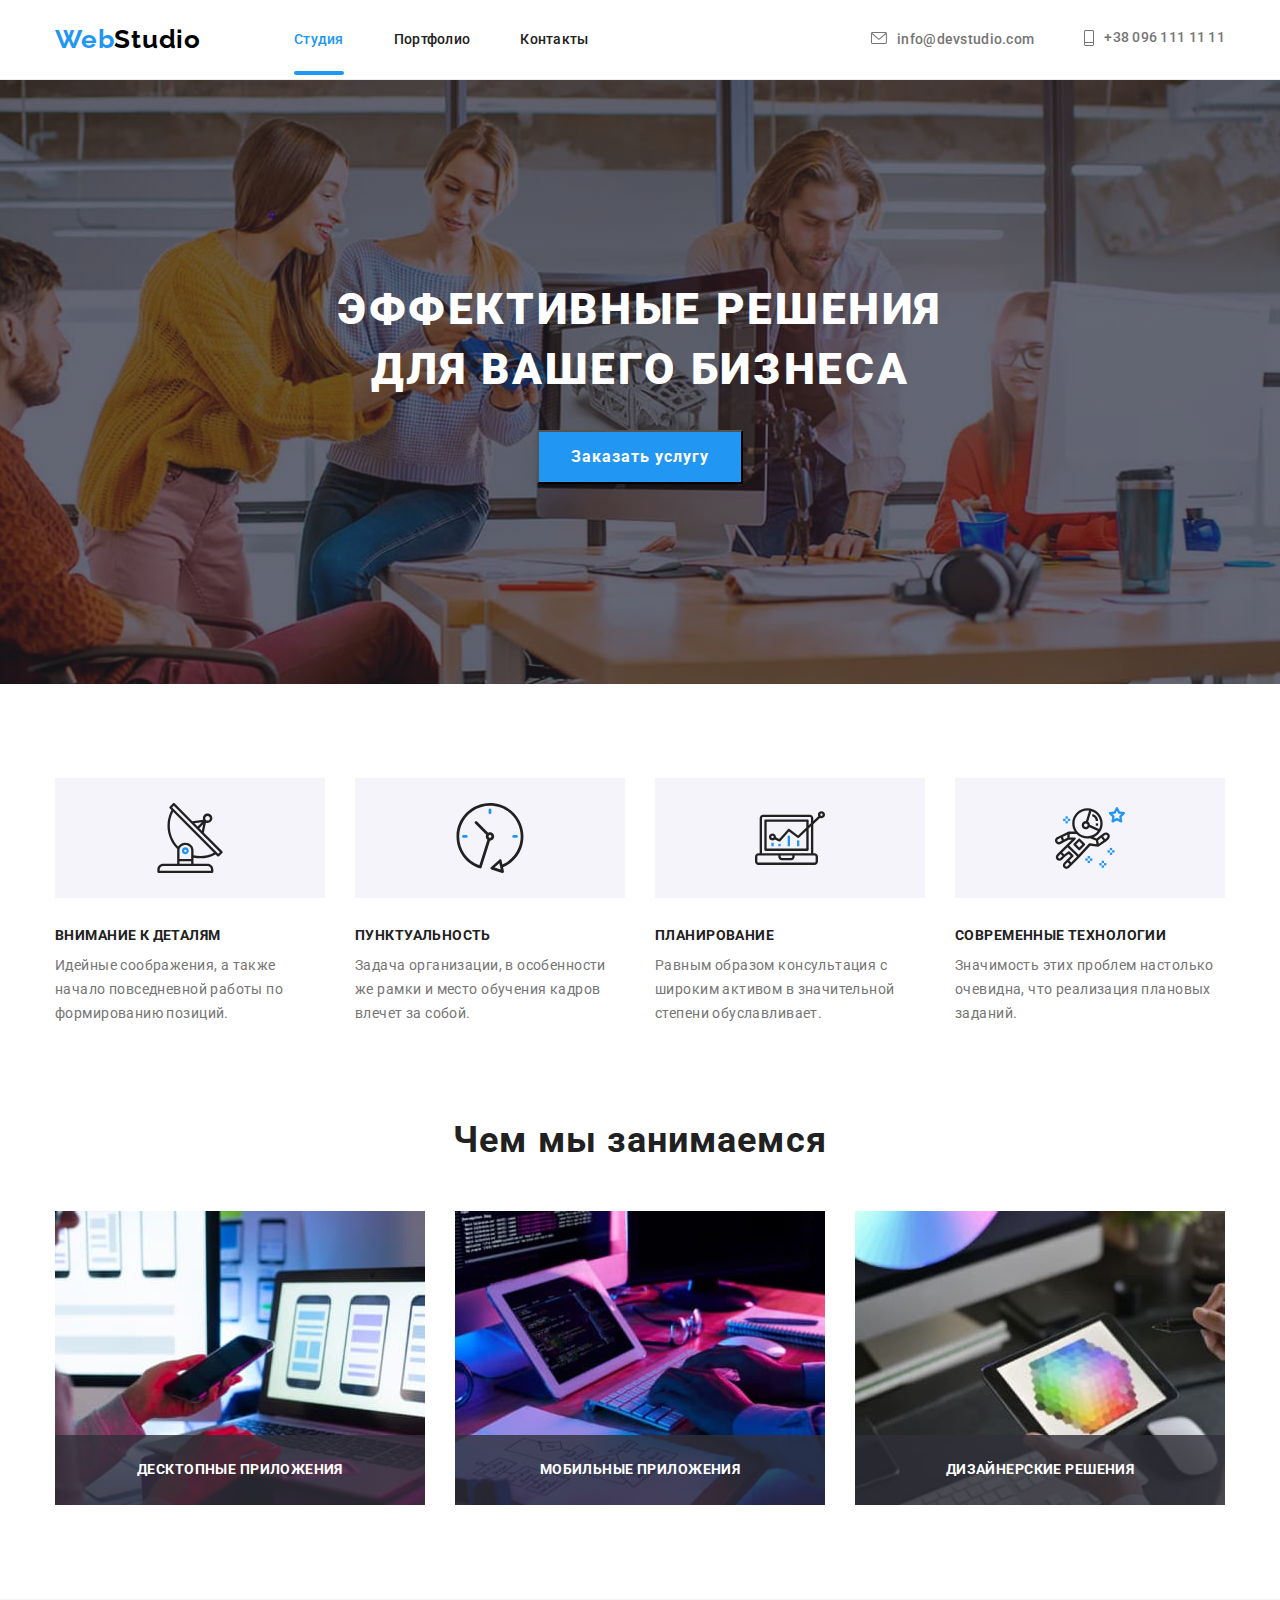
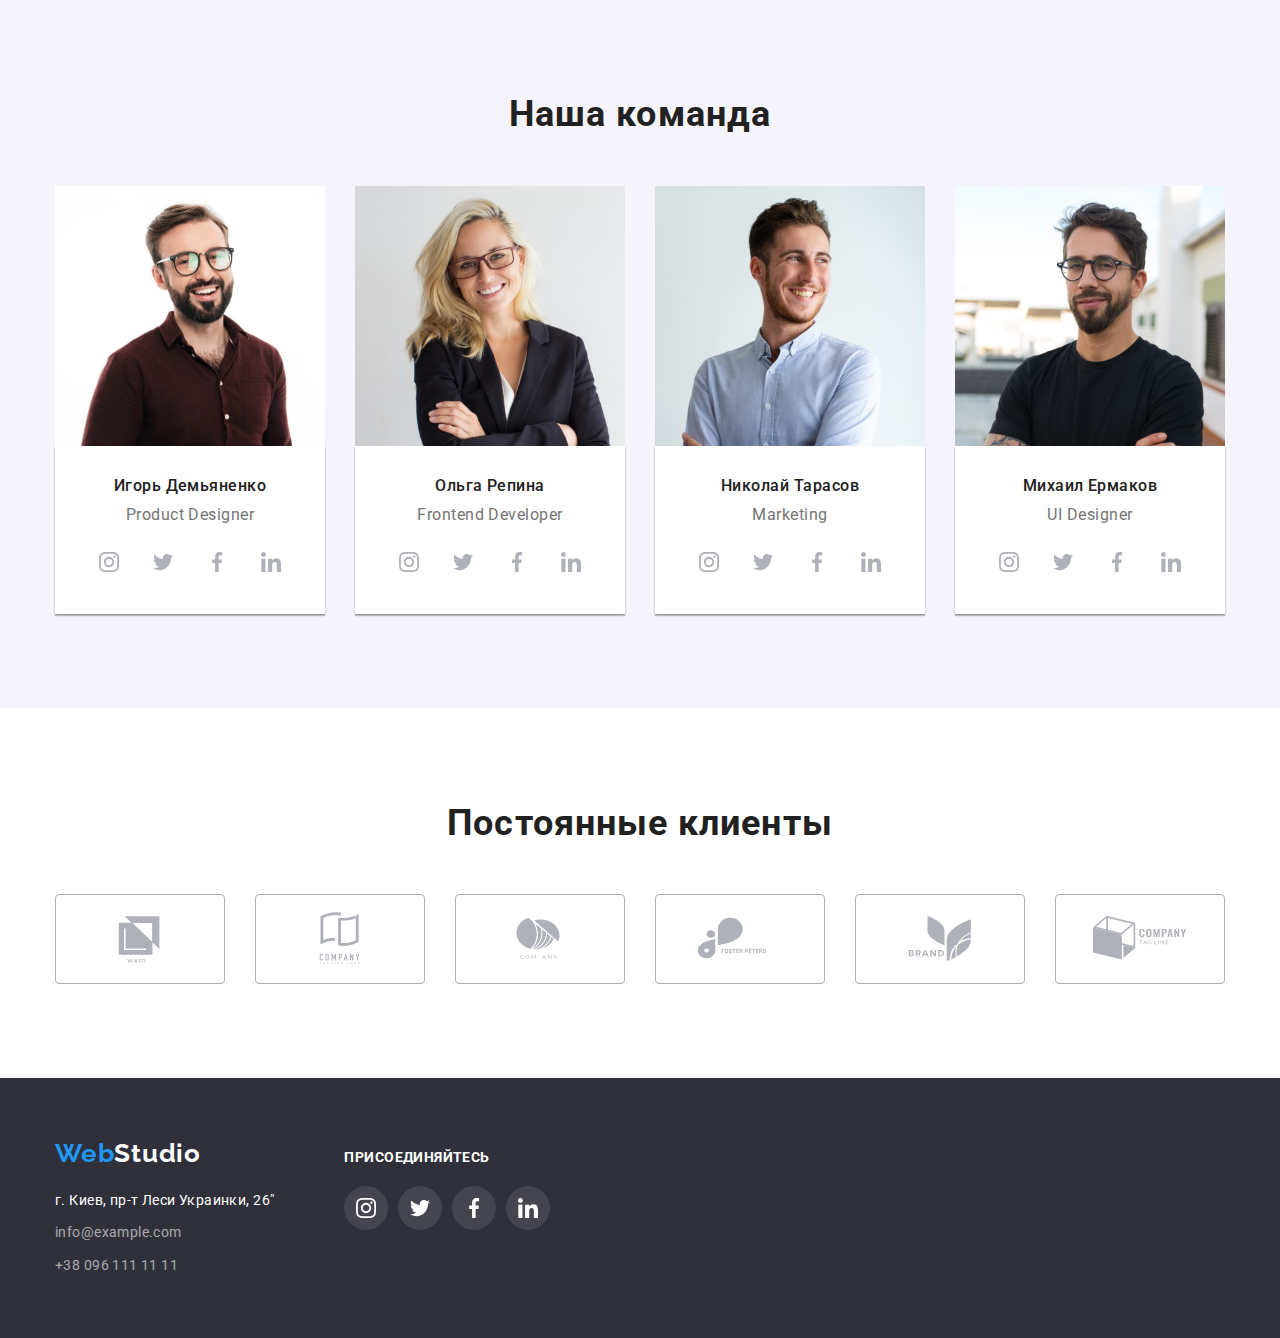
==== index.html @ 56d025f1 "1" ====
<!DOCTYPE html>
<html lang="ru">
<head>
    <meta charset="UTF-8">
    <meta http-equiv="X-UA-Compatible" content="IE=edge">
    <meta name="viewport" content="width=device-width, initial-scale=1.0">
    <title>Студия</title>
    <link rel="preconnect" href="https://fonts.googleapis.com" />
    <link rel="preconnect" href="https://fonts.gstatic.com" crossorigin />
     <link
      href="https://fonts.googleapis.com/css2?family=Raleway:wght@700&family=Roboto:wght@400;500;700;900&display=swap"
      rel="stylesheet"
    />
    <link rel="stylesheet" href="https://cdnjs.cloudflare.com/ajax/libs/modern-normalize/1.1.0/modern-normalize.css"
        integrity="sha512-Y0MM+V6ymRKN2zStTqzQ227DWhhp4Mzdo6gnlRnuaNCbc+YN/ZH0sBCLTM4M0oSy9c9VKiCvd4Jk44aCLrNS5Q=="
        crossorigin="anonymous" referrerpolicy="no-referrer"/>
    <link rel="stylesheet" href="./css/styles.css" />
</head>

<body>

    <!--Шапка сайта-->
    <header class="header">
        <div class="container page-header-container">
            <nav class="site-nuv main-nav">
                <a href="./index.html" class="logo-link">Web<span class="black">Studio</span></a>
                <ul class="main-nav-list mail-list">
                    <li class="main-nav-item">
                        <a href="./index.html" class="link menu current">Студия</a>
                    </li>
                    <li class="main-nav-item">
                        <a href="./portfolio.html" class="link portfolio-one">Портфолио</a>
                    </li>
                    <li class="main-nav-item">
                        <a href="./contacts.html" class="link contakt-one">Контакты</a>
                    </li>
                </ul>
            </nav>
            <ul class="auth-nuv">
                <li class="auth-nuv-item"><a href="mailto:info@devstudio.com" class="mail-link link"><svg class="contact-icon" width="16" height="12">
                    <use href="./images/icons.svg#icon-convert"></use>
                  </svg>info@devstudio.com</a></li>   
                <li class="tel-item auth-nuv-item"><a href="tel:+380961111111" class="header-tel link auth-nuv"><svg class="contact-icon" width="10" height="16">
                    <use href=./images/icons.svg#icon-tel></use>
                  </svg>+38 096 111 11 11</a></li>
  
            </ul>
        </div>
    </header>

    <main> 
        <section class="hero">
            <div class="container">
                <h1 class="hero-title">ЭФФЕКТИВНЫЕ РЕШЕНИЯ ДЛЯ ВАШЕГО БИЗНЕСА </h1> 
                <button type="button" class="modal-btn" data-modal-open>Заказать услугу</button>
            </div>
        </section>
        <section class="section">
            <div class="container"> <!--Наши сильные стороны-->
                <h2 class="visually-hidden"> Наши сильные стороны </h2>
                <ul class="features-title-list">
                    <li class="features-item">
                        <div class="features-icon-card">
                            <svg class="features-icon" width="70" height="70">
                              <use href="./images/icons.svg#icon-antenna"></use>
                            </svg>
                        </div>
                        <h3 class="features-title">ВНИМАНИЕ К ДЕТАЛЯМ</h3>
                        <p class="features-text ">Идейные соображения, а также начало повседневной работы по формированию позиций.</p>
                    </li>
                    <li class="features-item">
                        <div class="features-icon-card">
                            <svg class="features-icon" width="70" height="70">
                              <use href="./images/icons.svg#icon-clock"></use>
                            </svg>
                          </div>
                        <h3 class="features-title">ПУНКТУАЛЬНОСТЬ</h3>
                        <p class="features-text ">Задача организации, в особенности же рамки и место обучения кадров влечет за собой.</p>
                    </li>
                    <li class="features-item">
                        <div class="features-icon-card">
                            <svg class="features-icon" width="70" height="70">
                              <use href="./images/icons.svg#icon-diagram"></use>
                            </svg>
                          </div>
                          <h3 class="features-title">ПЛАНИРОВАНИЕ</h3>
                        <p class="features-text ">Равным образом консультация с широким активом в значительной степени обуславливает.</p>
                    </li>
                    <li class="features-item">
                        <div class="features-icon-card">
                            <svg class="features-icon" width="70" height="70">
                              <use href="./images/icons.svg#icon-astronaut"></use>
                            </svg>
                          </div><h3 class="features-title">СОВРЕМЕННЫЕ ТЕХНОЛОГИИ</h3>
                        <p class="features-text">Значимость этих проблем настолько очевидна, что реализация плановых заданий.</p>
                    </li>
                </ul>
            </div>
        </section>
        <section class="work section"> <!--Чем мы занимаемся-->
            <div class="container">
                <h2 class="title">Чем мы занимаемся</h2>
                <ul class="work-foto">
                    <li class="work-foto-item">
                       <img src="./images/1page.jpg" alt="1картинка" width="370"/>
                       <div class="work-block">
                          <h3 class="work-text" >
                            Десктопные приложения
                          </h3>
                       </div>
                    </li>
                    <li class="work-foto-item"> <img src="./images/2page.jpg" alt="2картинка" width="370"/>
                      <div class="work-block">
                        <h3 class="work-text" >
                          Мобильные приложения
                        </h3>
                     </div>
                    </li>
                    <li class="work-foto-item"> <img src="./images/3page.jpg" alt="3картинка" width="370"/>
                      <div class="work-block">
                        <h3 class="work-text" >
                          Дизайнерские решения
                        </h3>
                     </div>
                    </li>
                </ul>
            </div>
        </section>
        <section class="team section"> <!--Наша команда-->
            <div class="container">
                    <h2 class="title">Наша команда</h2>
                <ul class="team-container">
                    <li class="team-list">
                        <img src="./images/1employee.jpg" alt="1 сотрудник" width="270" height="260"/>
                        <div class="team-cards">
                            <h3 class="team-list-title">Игорь Демьяненко</h3>
                            <p class="team-list-text" lang="en">Product Designer</p>
                            <ul class="team-social-list list">
                                <li class="team-social-item">
                                  <a class="team-social-link link" href="">
                                    <svg class="team-social-icon" width="20" height="20">
                                      <use href="./images/icons.svg#icon-instagram"></use>
                                    </svg>
                                  </a>
                                </li>
              
                                <li class="team-social-item">
                                  <a class="team-social-link link" href="">
                                    <svg class="team-social-icon" width="20" height="20">
                                      <use href="./images/icons.svg#icon-twitter"></use>
                                    </svg>
                                  </a>
                                </li>
              
                                <li class="team-social-item">
                                  <a class="team-social-link link" href="">
                                    <svg class="team-social-icon" width="20" height="20">
                                      <use href="./images/icons.svg#icon-facebook"></use>
                                    </svg>
                                  </a>
                                </li>
              
                                <li class="team-social-item">
                                  <a class="team-social-link link" href="">
                                    <svg class="team-social-icon" width="20" height="20">
                                      <use href="./images/icons.svg#icon-linkedin"></use>
                                    </svg>
                                  </a>
                                </li>
                              </ul>
                        </div>
                    </li>
                    <li class="team-list">
                        <img src="./images/2employee.jpg" alt="2 сотрудник" width="270" height="260"/>
                            <div class="team-cards">
                                <h3 class="team-list-title">Ольга Репина</h3>
                                <p class="team-list-text" lang="en">Frontend Developer</p>
                                <ul class="team-social-list list">
                                    <li class="team-social-item">
                                      <a class="team-social-link link" href="">
                                        <svg class="team-social-icon" width="20" height="20">
                                          <use href="./images/icons.svg#icon-instagram"></use>
                                        </svg>
                                      </a>
                                    </li>
                  
                                    <li class="team-social-item">
                                      <a class="team-social-link link" href="">
                                        <svg class="team-social-icon" width="20" height="20">
                                          <use href="./images/icons.svg#icon-twitter"></use>
                                        </svg>
                                      </a>
                                    </li>
                  
                                    <li class="team-social-item">
                                      <a class="team-social-link link" href="">
                                        <svg class="team-social-icon" width="20" height="20">
                                          <use href="./images/icons.svg#icon-facebook"></use>
                                        </svg>
                                      </a>
                                    </li>
                  
                                    <li class="team-social-item">
                                      <a class="team-social-link link" href="">
                                        <svg class="team-social-icon" width="20" height="20">
                                          <use href="./images/icons.svg#icon-linkedin"></use>
                                        </svg>
                                      </a>
                                    </li>
                                  </ul>
                            </div>
                    </li>
                    <li class="team-list">
                        <img src="./images/3employee.jpg" alt="3 сотрудник" width="270" height="260"/>
                        <div class="team-cards">
                            <h3 class="team-list-title">Николай Тарасов</h3>
                            <p class="team-list-text" lang="en">Marketing</p>
                            <ul class="team-social-list list">
                                <li class="team-social-item">
                                  <a class="team-social-link link" href="">
                                    <svg class="team-social-icon" width="20" height="20">
                                      <use href="./images/icons.svg#icon-instagram"></use>
                                    </svg>
                                  </a>
                                </li>
              
                                <li class="team-social-item">
                                  <a class="team-social-link link" href="">
                                    <svg class="team-social-icon" width="20" height="20">
                                      <use href="./images/icons.svg#icon-twitter"></use>
                                    </svg>
                                  </a>
                                </li>
              
                                <li class="team-social-item">
                                  <a class="team-social-link link" href="">
                                    <svg class="team-social-icon" width="20" height="20">
                                      <use href="./images/icons.svg#icon-facebook"></use>
                                    </svg>
                                  </a>
                                </li>
              
                                <li class="team-social-item">
                                  <a class="team-social-link link" href="">
                                    <svg class="team-social-icon" width="20" height="20">
                                      <use href="./images/icons.svg#icon-linkedin"></use>
                                    </svg>
                                  </a>
                                </li>
                              </ul>
                        </div>
                    </li>
                    <li class="team-list">
                        <img src="./images/4employee.jpg" alt="4 сотрудник" width="270" height="260"/>
                        <div class="team-cards">
                            <h3 class="team-list-title"> Михаил Ермаков</h3>
                            <p class="team-list-text" lang="en">UI Designer</p>
                            <ul class="team-social-list list">
                                <li class="team-social-item">
                                  <a class="team-social-link link" href="">
                                    <svg class="team-social-icon" width="20" height="20">
                                      <use href="./images/icons.svg#icon-instagram"></use>
                                    </svg>
                                  </a>
                                </li>
              
                                <li class="team-social-item">
                                  <a class="team-social-link link" href="">
                                    <svg class="team-social-icon" width="20" height="20">
                                      <use href="./images/icons.svg#icon-twitter"></use>
                                    </svg>
                                  </a>
                                </li>
              
                                <li class="team-social-item">
                                  <a class="team-social-link link" href="">
                                    <svg class="team-social-icon" width="20" height="20">
                                      <use href="./images/icons.svg#icon-facebook"></use>
                                    </svg>
                                  </a>
                                </li>
              
                                <li class="team-social-item">
                                  <a class="team-social-link link" href="">
                                    <svg class="team-social-icon" width="20" height="20">
                                      <use href="./images/icons.svg#icon-linkedin"></use>
                                    </svg>
                                  </a>
                                </li>
                              </ul>
                        </div> 
                    </li>
                </ul>
            </div>
        </section> 
        <section class="section">
            <div class="container">
                <h2 class="title">Постоянные клиенты</h2>
                <ul class="client-list list">
                    <li class="client-item">
                      <a class="client-link link" href="">
                        <svg class="client-icon" width="106" height="60">
                          <use href="./images/icons.svg#icon-Logoone"></use>
                        </svg>
                      </a>
                    </li>
        
                    <li class="client-item">
                      <a class="client-link link" href="">
                        <svg class="client-icon" width="106" height="60">
                          <use href="./images/icons.svg#icon-Logotwo"></use>
                        </svg>
                      </a>
                    </li>
        
                    <li class="client-item">
                      <a class="client-link link" href="">
                        <svg class="client-icon" width="106" height="60">
                          <use href="./images/icons.svg#icon-Logothree"></use>
                        </svg>
                      </a>
                    </li>
        
                    <li class="client-item">
                      <a class="client-link link" href="">
                        <svg class="client-icon" width="106" height="60">
                          <use href="./images/icons.svg#icon-Logofour"></use>
                        </svg>
                      </a>
                    </li>
        
                    <li class="client-item">
                      <a class="client-link link" href="">
                        <svg class="client-icon" width="106" height="60">
                          <use href="./images/icons.svg#icon-Logofive"></use>
                        </svg>
                      </a>
                    </li>
        
                    <li class="client-item">
                      <a class="client-link link" href="">
                        <svg class="client-icon" width="106" height="60">
                          <use href="./images/icons.svg#icon-Logosix"></use>
                        </svg>
                      </a>
                    </li>
                  </ul>
            </div>
        </section>
    </main>
    <footer class="footer">
        <div class="container">
            <ul class="footer-flex">
                <li class="footer-left">
                    <a href="./index.html" class="logo-link"> Web<span class="white">Studio</span></a>
                    <address class="address-footer">
                        <ul class="address-list">
                            <li class="address-list-item">
                                <a href="https://bit.ly/3pXMvUd" target="_blank" rel="noreferrer noopener" class="address link">г. Киев, пр-т Леси Украинки, 26"</a>
                            </li>
                            <li class="address-list-item">
                                <a  href="mailto:info@devstudio.com" class="footer-mail link"> info@example.com </a>
                            </li>
                            <li class="address-list-item"><a href="tel:+380961111111" class="footer-tel link"> +38 096 111 11 11</a></li>
                        </ul>
                    </address>

                </li>
                <li class="footer-social">
                    <h2 class="footer-title">присоединяйтесь</h2>
                    <ul class="footer-social-list list">
                        <li class="footer-social-item">
                          <a class="footer-social-link link" href="">
                            <svg class="team-social-icon" width="20" height="20">
                              <use href="./images/icons.svg#icon-instagram"></use>
                            </svg>
                          </a>
                        </li>
      
                        <li class="footer-social-item">
                          <a class="footer-social-link link" href="">
                            <svg class="team-social-icon" width="20" height="20">
                              <use href="./images/icons.svg#icon-twitter"></use>
                            </svg>
                          </a>
                        </li>
      
                        <li class="footer-social-item">
                          <a class="footer-social-link link" href="">
                            <svg class="team-social-icon" width="20" height="20">
                              <use href="./images/icons.svg#icon-facebook"></use>
                            </svg>
                          </a>
                        </li>
      
                        <li class="footer-social-item">
                          <a class="footer-social-link link" href="">
                            <svg class="team-social-icon" width="20" height="20">
                              <use href="./images/icons.svg#icon-linkedin"></use>
                            </svg>
                          </a>
                        </li>
                      </ul>

                </li>
            </ul> 
        </div>
    </footer>
    <div class="backdrop is-hidden" data-modal>
      <div class="modal">
        <button type="button" class="modal-close-btn" data-modal-close>
          <svg class="modal-close-btn-icon" width="18" height="18">
            <use href="./images/icons.svg#icon-close-black-18dp-2-1"></use>
          </svg>
        </button>
      </div>
    </div>
    <script src="./js/modal.js"></script>
</body>
</html>
---- css/styles.css ----
:root {
    --primary-text-color: #212121;
    --secondary-text-color: #757575;
    --white-text-color: #ffffff;
    --accent-color: #2196f3;
    --black-logo-color: #000000;
    --footer-text-color: rgba(255, 255, 255, 0.6);
    --white-background-color: #ffffff;
    --hero-background-color: #2f303a;
    --team-background-color: #f5f4fa;
    --btn-color-second: #188CE8;  
}
h1,
h2,
h3,
p {
    margin-top: 0;
    margin-bottom: 0;
}
ul,
ol {
    margin-top: 0;
    margin-bottom: 0;
    padding-left: 0;
    list-style:none;
}

img{
    display: block;
    max-width: 100%;
    height: auto;
}

/* убираем точки списков */


/* убираем подчеркивание ссылок */
a{text-decoration:none;
    list-style-type: none;}


body{
    font-family: 'Roboto', sans-serif;
    color: var(--primary-text-color);

}
.visually-hidden {
    position: absolute;
    width: 1px;
    height: 1px;
    margin: -1px;
    border: 0;
    padding: 0;
    white-space: nowrap;
    clip-path: inset(100%);
    clip: rect(0 0 0 0);
    overflow: hidden;
    
}

.container{
    width: 1200px;
    margin-left: auto;
    margin-right: auto;
 
    padding-left: 15px;
    padding-right: 15px;
    /*outline: 2px solid tomato;*/
}


*,::after, ::before{
    box-sizing: border-box;
}

.section {
    padding: 94px 0;
}


/*---------------HEADER----------------*/
.header{
    padding-top: 24px;
    padding-bottom: 24px;
    border-bottom: 1px solid #ECECEC;;
}
.link.current{
    font-weight: 500;
    font-size: 14px;
    line-height: 1.14;
    letter-spacing: 0.02em;
    color: var(--accent-color);
    position: relative;
}
.portfolio-one.current::after{
    content: '';
    position: absolute;
    display: block;
    left: 0;
    bottom: -31px;
    width: 100%;
    height: 4px;
    border-radius: 2px;
    background-color: var(--accent-color);
    
}

.menu.current::after{
    content: '';
    position: absolute;
    display: block;
    left: 0;
    bottom: -28px;
    width: 100%;
    height: 4px;
    border-radius: 2px;
    background-color: var(--accent-color);
}

.index-one,
.portfolio-one,
.contakt-one{
    font-weight: 500;
    font-size: 14px;
    line-height: 1.14;
    letter-spacing: 0.02em;
    color: var(--primary-text-color);
}

.logo-link{
    color: var(--accent-color);
    font-family: 'Raleway';
    font-weight: 700;
    font-size: 26px;
    line-height: 1.19;
    letter-spacing: 0.03em;
}
.black{
    color: var(--black-logo-color);
    font-family: 'Raleway';
    font-weight: 700;
    font-size: 26px;
    line-height: 1.19;
    letter-spacing: 0.03em;
}

/*.link-activ{
    color: #212121;
    font-family: 'Roboto';
    font-style: normal;
    font-weight: 500;
    font-size: 14px;
    line-height: 1,14;
}*/
   

.link:hover,
.link:focus{
   color: var(--accent-color);
}

.link{
    transition: color 250ms cubic-bezier(0.4, 0, 0.2, 1) ;
}
.contact-icon{
    margin-right: 10px;
    fill: currentColor;
}


/*---------------HEADER----------------*/

.mail-link,.header-tel{
    color: var(--secondary-text-color);
    font-weight: 500;
    font-size: 14px;
    line-height: 1.14;
    letter-spacing: 0.02em;
}

.site-nav{
    font-style: normal;
    font-weight: 500;
    font-size: 14px;
    line-height: 1.14;
    letter-spacing: 0.02em;
}

.page-header-container {
    display: flex;
    align-items: center;
    
}

.main-nav {
    display: flex;
    align-items: center;
    
}
.main-nav-list{
    margin-left: 93px;
    display: flex;
}
.main-nav-item:not(:last-child){
    margin-right: 50px;
}

.auth-nuv {
    display: flex;
    margin-left: auto;
}

  .auth-nuv-item:not(:last-child){
    margin-right: 50px;
}


/*-------------HERO-----------*/

.hero{
    background: #C4C4C4;;
    text-align: center;
    max-width: 1600px;
    margin: 0 auto;
    padding-top: 200px;
    padding-bottom: 200px;
    background-image: linear-gradient(to right, rgba(47, 48, 58, 0.4), rgba(47, 48, 58, 0.4)),  url(../images/herofon.jpg);
    background-size: cover;
    background-repeat: no-repeat;
    background-position: center;

}
.hero-title{


    width: 696px;
    margin-left: auto;
    margin-right: auto;


    margin-bottom: 30px;
    margin-top: 0;

    font-weight: 900;
    font-size: 44px;
    line-height: 1.36;
    color: var(--white-text-color);
    
    letter-spacing: 0.06em;
    
}

.modal-btn {
    min-width: 200px;
    min-height: 50px;

    box-shadow: 0px 4px 4px rgba(0, 0, 0, 0.15);
    display: inline-block;
    padding: 10px 32px;
    
    font-family: inherit;
    font-weight: 700;
    background: var(--accent-color);
    color: var(--white-text-color);
    line-height: 1.9;
    letter-spacing: 0.06em;
    
    font-size: 16px;
    cursor: pointer;

    transition: background 250ms cubic-bezier(0.4, 0, 0.2, 1) ;

    }

.modal-btn:hover,
.modal-btn:focus {
    background: var(--btn-color-second);
}
.header{
    background: var(--white-background-color);
    display: flex;
    }

/* ------------ПРЕИМУЩЕСТВА-------------- */


.features-title{
    margin-bottom: 10px;
    font-weight: 700;
    font-size: 14px;
    line-height: 1.14;
    letter-spacing: 0.03em;
    text-transform: uppercase;
    color: var(--primary-text-color);
}

.features-text
{
    color: var(--secondary-text-color);
    font-size: 14px;
    line-height: 1.7;
    letter-spacing: 0.03em;

}

.features-title-list{
    display: flex;
    flex-wrap: wrap;
    }


.features-item {
    width: calc((100% - 90px) / 4);
}

.features-item:not(:last-child) {
    margin-right: 30px;
    display: block;
}

.features-icon-card {
    display: flex;
    width: 270px;
    height: 120px;
    justify-content: center;
    align-items: center;
    margin-bottom: 30px;
    background-color: var(--team-background-color);
  }

.features-icon {
    align-items: center;
    justify-content: center;
    fill: currentColor;
  }
/*----------------------WORK---------------------*/

.work{
    background: var(--white-background-color);
    padding-top: 0;
}

.title{
    text-align: center;
    margin-bottom: 50px;
    font-weight: 700;
    font-size: 36px;
    line-height: 1.17;
    letter-spacing: 0.03em;
    color: var(--primary-text-color);
}

.work-foto{
    display: flex;
    /*flex-basis: calc((100% - 60px) / 3)*/

}
.work-foto-item:not(:last-child){
    margin-right: 30px;}

.work-foto-item{
    position: relative;
}

.work-block{
    display: flex;
    width: 370px;
    height: 70px;
    background: rgba(47, 48, 58, 0.8);
    position: absolute;
    left: 0;
    bottom: 0;
    align-items: center;
    justify-content: center;

}
.work-text{
    font-weight: 700;
    font-size: 14px;
    line-height: 1.14;
    text-align: center;
    letter-spacing: 0.03em;
    text-transform: uppercase;
    color: var(--white-text-color);
}

/*
    flex-basis: calc((100% - 90px) / 3);
}*/



/* ----------------КОМАНДА----------------- */
.team{
    background: var(--team-background-color);
}

.team-list{
    background: var(--white-background-color);

}
.team-cards{
    padding-top: 30px;
    padding-bottom: 30px;
    box-shadow: 0px 1px 3px rgba(0, 0, 0, 0.12), 0px 1px 1px rgba(0, 0, 0, 0.14), 0px 2px 1px rgba(0, 0, 0, 0.2);
}

.team-list-title{
    text-align: center;
    margin-bottom: 10px;
    font-weight: 500;
    font-size: 16px;
    line-height: 1.19;
    letter-spacing: 0.03em;
    color: var(--primary-text-color);
}

.team-list-text{
    text-align: center;
    font-size: 16px;
    line-height: 19px;
    letter-spacing: 0.03em;
    color: var(--secondary-text-color);
}

.team-container{
    display: flex;
}

.team-list:not(:last-child) {
    margin-right: 30px;
}

.team-social-list{
    display: flex;
    justify-content: center;
    margin-top: 16px;
    list-style: none;
   
    align-items: center;
}
.team-social-item:not(:last-child){
    margin-right: 10px;
}
 .team-social-item {
    width: 44px;
    height: 44px;}

.team-social-link {
    width: 44px;
    height: 44px;
    display: block;
    border-radius: 50%;
    color: #afb1b8;
    transition: background 250ms cubic-bezier(0.4, 0, 0.2, 1),
    color 250ms cubic-bezier(0.4, 0, 0.2, 1);
    
}

.team-social-link:hover,
.team-social-link:focus {
  color: var(--white-text-color);
  background-color: var(--accent-color);
}

.team-social-icon {
  margin: 12px 0px 0px 12px;
  fill: currentColor;
}

/*-----------------ПОСТОЯННЫЕ КЛИЕНТЫ-----------------------*/
.client-list{
    display: flex;
    list-style: none;
    
    align-items: center;  
}

.client-item:not(:last-child){
    margin-right: 30px;
}

.client-link {
  width: 170px;
  height: 90px;
  border: 1px solid #afb1b8;
  color: #afb1b8;
  background-color: var(--white-background-color);
  border-radius: 4px;
  display: flex;
  justify-content: center;
  align-items: center;
  transition: color 250ms cubic-bezier(0.4, 0, 0.2, 1),
  border-color 250ms cubic-bezier(0.4, 0, 0.2, 1);
}

.client-link:hover,
.client-link:focus {
  color: var(--accent-color);
  border-color: var(--accent-color);
}

.client-icon {
  fill: currentColor;
}


/* ----------------ПОДВАЛ----------------- */
.footer{
    background: var(--hero-background-color);  
    padding-top: 60px; 
    padding-bottom: 60px; 

}
.address-footer{
    margin-top: 20px;
}


.address-list-item:not(:last-child){
    margin-bottom: 9px;
    
}
.white {
    color: var(--white-text-color);
    font-family: 'Raleway';
    font-weight: 700;
    font-size: 26px;
    line-height: 1.19;
    letter-spacing: 0.03em;
}

.footer-mail,.footer-tel{
    color: var(--footer-text-color);
    font-style: normal;
    font-size: 14px;
    line-height: 1.7;
    letter-spacing: 0.03em;
    
}

.address{
    font-style: normal;
    font-size: 14px;
    line-height: 1.7;
    color: var(--white-text-color);
    letter-spacing: 0.03em;
}

.footer-flex{
    display: flex;
    align-items: baseline;
}

.footer-left{
    margin-right: 70px;
    
}



.footer-social-list{
    display: flex;
    border-radius: 50%;
}

.footer-title{
    font-weight: 700;
    font-size: 14px;
    line-height: 1.14;
    letter-spacing: 0.03em;
    text-transform: uppercase;
    color: #FFFFFF;
    margin-bottom: 20px;
    
}

.footer-social-item:not(:last-child){
    margin-right: 10px;
}

.footer-social-link {
    width: 44px;
    height: 44px;
    display: block;
    border-radius: 50%;
    color: var(--white-text-color);
    background-color: rgba(255, 255, 255, 0.1);
    transition: color 250ms cubic-bezier(0.4, 0, 0.2, 1),
    background-color 250ms cubic-bezier(0.4, 0, 0.2, 1);
}
    



.footer-social-link:hover,
.footer-social-link:focus {
  color: var(--white-text-color);
  background-color: var(--accent-color);
}
/* --------------------ПОРТФОЛИО----------------- */
/* ---------------------------------------------- */


.portfolio-section{
padding-top: 94px;
padding-bottom: 94px;}

.portfolio-btn{

    padding: 6px 22px 6px 22px;
    border: transparent;

    font-family: inherit;
    cursor: pointer;
    font-weight: 500;
    font-size: 16px;
    line-height: 1.6;
    color: var(--primary-text-color);
    background: var(--team-background-color);
    border-radius: 4px;
    letter-spacing: 0.03em;
    transition: color 250ms cubic-bezier(0.4, 0, 0.2, 1),
    background-color 250ms cubic-bezier(0.4, 0, 0.2, 1),
    box-shadow 250ms cubic-bezier(0.4, 0, 0.2, 1);
}



.portfolio-btn:hover,
.portfolio-btn:focus{
    background-color: var(--accent-color);
    color: var(--white-text-color);
    
    box-shadow: 0px 3px 1px rgba(0, 0, 0, 0.1), 0px 1px 2px rgba(0, 0, 0, 0.08), 0px 2px 2px rgba(0, 0, 0, 0.12);
}
.portfolio-list {
    display: flex;
    justify-content: center;
    margin-bottom: 50px;

}


.portfolio-button:not(:last-child){
    margin-right: 8px;
}

.portfolio-title{
    margin-bottom: 4px;
    font-weight: 700;
    font-size: 18px;
    line-height: 2;
    letter-spacing: 0.06em;
    color: var(--primary-text-color);
    
}

.portfolio-text{
    font-size: 16px;
    line-height: 1.9;
    letter-spacing: 0.03em;
    color: var(--secondary-text-color);
}
/*.portfolio-item{
    display: flex;
}*/
.portfolio-cards{
    padding: 20px 24px 20px 24px;
    border: 1px solid #EEEEEE;
}
.flex-container{
    display: flex;
    justify-content: space-between;
}

.portfolio-item{
    display: flex;
    flex-wrap: wrap;
}

.flex-element{
    width: 370px;
    margin-right: 30px;
    margin-bottom: 30px;
    display: flex; 
}

.flex-element:nth-child(3n){
        margin-right: 0;
    }
.flex-element:nth-last-of-type(-n+3){
    margin-bottom: 0;
}
.teni-portfolio{  
 border-radius: 0px 0px 4px 4px;
 transition: box-shadow 250ms cubic-bezier(0.4, 0, 0.2, 1);
}
.portfolio-overlay{
    position: relative;
    overflow: hidden;
}
.portfolio-text-overlay{
    position: absolute;
    left: 0;
    top: 0;
    font-size: 18px;
    line-height: 1.55;
    letter-spacing: 0.03em;
    color: var(--white-text-color);
    background: rgba(33, 150, 243, 0.9);
    width: 100%;
    height: 100%;
    padding: 63px 24px 63px 24px;

    transform: translateY(100%);
    transition: transform 250ms linear;
}

.teni-portfolio:hover .portfolio-text-overlay,
.teni-portfolio:focus .portfolio-text-overlay {
    transform: translateY(0%)
}

.teni-portfolio:hover,
.teni-portfolio:focus{
    box-shadow: 0px 1px 1px rgba(0, 0, 0, 0.12), 0px 4px 4px rgba(0, 0, 0, 0.06), 1px 4px 6px rgba(0, 0, 0, 0.16);  
}

/*.flex-element:not(:nth-child(3n)){
    margin-right: 30px;
}*/
/*.flex-element:not(:nth-last-child(-n+3)){
    margin-bottom: 30px;
}*/

/*.flex-element:nth-last-child(-n+3){
    margin-bottom: 0;
}*/
.backdrop {
    position: fixed;
    top: 0;
    left: 0;
    width: 100%;
    height: 100%;
    background: rgba(0, 0, 0, 0.2);
    box-shadow: 0px 1px 3px rgba(0, 0, 0, 0.12), 0px 1px 1px rgba(0, 0, 0, 0.14), 0px 2px 1px rgba(0, 0, 0, 0.2);
    border-radius: 4px;
    transition: opacity 500ms linear, visibility 500ms linear, transform 500ms linear ;
    
    
  }
  
  .backdrop.is-hidden {
    opacity: 0;
    visibility: hidden;
    pointer-events: none;
    transform: translateY(-100%);
    
    
  }
  
  .modal {
    position: absolute;
    top: 50%;
    left: 50%;
    transform: translate(-50%, -50%);
    width: 528px;
    height: 580px;
    background-color: rgb(255, 255, 255);
  }
  
  .modal-close-btn {
    position: absolute;
    top: 8px;
    right: 8px;
    display: flex;
    align-items: center;
    justify-content: center;
    width: 30px;
    height: 30px;
    padding: 0;
    border-radius: 50%;
    border: 1px solid #555555;
    background-color: transparent;
    cursor: pointer;
  }
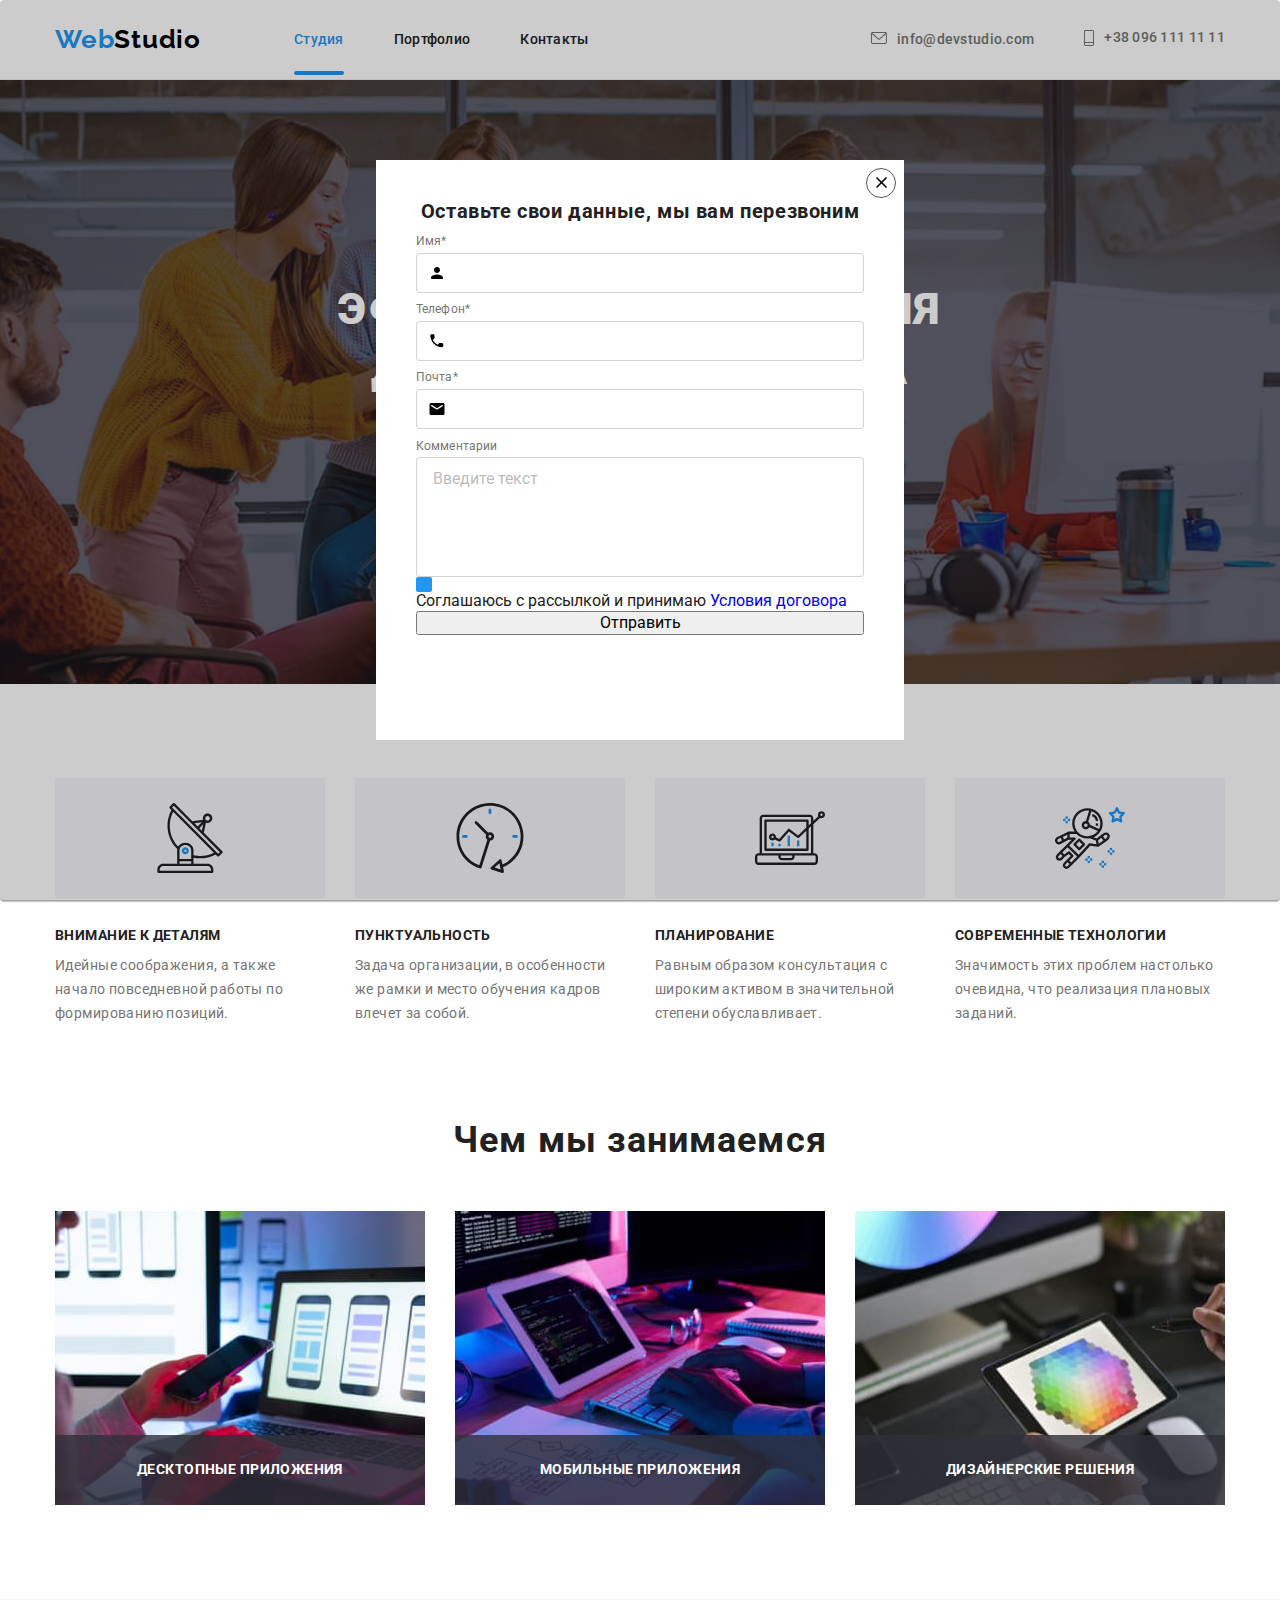
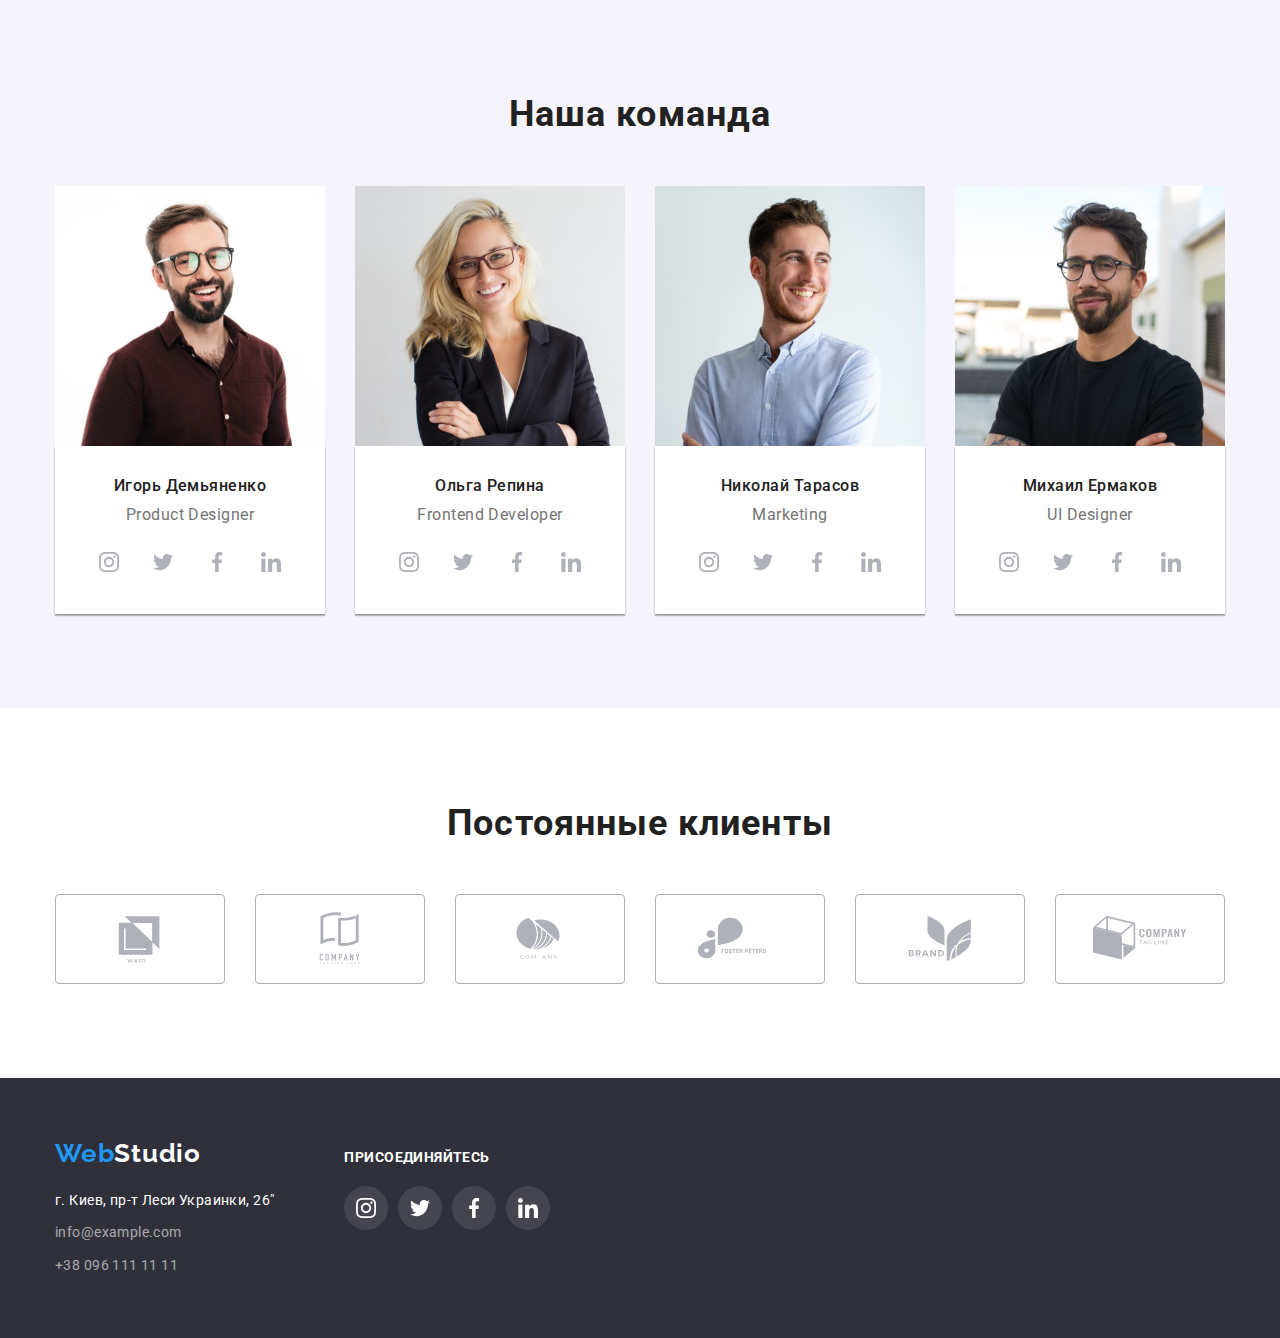
==== commit 5d99e22a: "1" ====
--- a/index.html
+++ b/index.html
@@ -406,15 +406,52 @@
             </ul> 
         </div>
     </footer>
-    <div class="backdrop is-hidden" data-modal>
+    <div class="backdrop " data-modal>
       <div class="modal">
         <button type="button" class="modal-close-btn" data-modal-close>
           <svg class="modal-close-btn-icon" width="18" height="18">
             <use href="./images/icons.svg#icon-close-black-18dp-2-1"></use>
           </svg>
         </button>
+        <form class="contact-form">
+          <p class="modal-text-action">Оставьте свои данные, мы вам перезвоним</p>
+
+          <label class="contact-form-label">Имя*</label>
+          <span class="contact-form-span">
+            <input class="contact-form-input" type="text" id="user-name" name="user-name" pattern="[a-zA-Z]*" title="Tatiana" required>
+            <svg class="modal-form-icon">
+              <use href="./images/icons.svg#icon-person-black"></use>
+            </svg>
+          </span>
+
+          <label class="contact-form-label">Телефон*</label>
+          <span class="contact-form-span">
+            <input class="contact-form-input" type="tel" id="user-phone" name="user_phone_nunber" pattern="[0-9]{3}-[0-9]{3}-[0-9]{2}-[0-9]{2}*" title="xxx-xxx-xx-xx" required>
+            <svg class="modal-form-icon">
+              <use href="./images/icons.svg#icon-phone-black"></use>
+            </svg>
+          </span>
+
+          <label class="contact-form-label">Почта*</label>
+          <span class="contact-form-span">
+            <input class="contact-form-input" type="email" id="user-email" name="user-email" title="" required>
+            <svg class="modal-form-icon">
+              <use href="./images/icons.svg#icon-email-black"></use>
+            </svg>
+          </span>
+
+          <label class="contact-form-coment">Комментарии</label>
+          <textarea class="contact-form-message" id="user-message" type="user-message" placeholder="Введите текст"></textarea>
+
+          <input type="checkbox" class="contact-form-checkbox visually-hidden" id="user-checkbox-policy" name="user-checkbox-policy">
+          <label for="user-checkbox-policy" class="contact-form-checkbox-label">Соглашаюсь с рассылкой и принимаю <a href="/">Условия договора</a> </label>
+
+          <button type="submit" class="contact-form-btn">Отправить</button>
+        </form>
+
       </div>
     </div>
+    
     <script src="./js/modal.js"></script>
 </body>
 </html>
--- a/css/styles.css
+++ b/css/styles.css
@@ -751,7 +751,7 @@
     
     
   }
-  
+  /*-----------------------BACKDROP---------------------*/
   .backdrop.is-hidden {
     opacity: 0;
     visibility: hidden;
@@ -769,6 +769,7 @@
     width: 528px;
     height: 580px;
     background-color: rgb(255, 255, 255);
+    padding: 40px;
   }
   
   .modal-close-btn {
@@ -786,4 +787,116 @@
     background-color: transparent;
     cursor: pointer;
   }
-  +
+
+.contact-form{
+    display: flex;
+    flex-direction: column;
+}
+
+
+
+.contact-form-input{
+    width: 100%;
+    height: 40px;
+    border: 1px solid rgba(33, 33, 33, 0.2);
+    border-radius: 4px;
+    padding: 12px 16px 12px 42px;
+    cursor: pointer;
+   
+    transition: border-color 250ms cubic-bezier(0.4, 0, 0.2, 1);
+  }
+
+
+  .contact-form-input:focus {
+    outline: none;
+    border-color: var(--accent-color);
+      
+  }
+
+.contact-form-input:focus+.modal-form-icon{
+    fill: var(--accent-color);
+}
+
+  .contact-form-label{
+    display: inline-block;
+    font-size: 12px;
+    line-height: 1.16;
+    letter-spacing: 0.01em;
+    margin-bottom: 4px;
+    color: var(--secondary-text-color);
+
+    margin-top: 10px;
+    
+  }
+
+  .modal-text-action{
+    font-weight: 700;
+    font-size: 20px;
+    line-height: 1.15;
+    text-align: center;
+    letter-spacing: 0.03em;
+
+    color: var(--primary-text-color);
+    
+    margin-bottom: 2px;
+  }
+
+  .modal-form-icon{
+    position: absolute;
+    display: inline-block;
+    width: 18px;
+    height: 18px;
+    top: 50%;
+    left: 12px;
+    transform: translateY(-50%);
+    fill: var(--modal-form-icon);
+
+    transition: fill 250ms cubic-bezier(0.4, 0, 0.2, 1);
+  }
+
+  .contact-form-span{
+    position: relative;
+    display: block;
+  }
+
+  .contact-form-message{
+
+    width: 100%;
+    height: 120px;
+    border: 1px solid rgba(33, 33, 33, 0.2);
+    border-radius: 4px;
+    resize: none; 
+    padding: 12px 16px;
+    transition: border-color 250ms linear;
+   
+  }
+.contact-form-message:focus{
+    outline: none;
+    border-color: var(--accent-color);
+}
+.contact-form-message::placeholder{
+    color: rgba(117, 117, 117, 0.5);
+}
+.contact-form-coment{
+    margin-top: 10px;
+    margin-bottom: 4px;
+    font-size: 12px;
+    line-height: 1.2;
+    letter-spacing: 0.01em;
+    color: var(--secondary-text-color);
+  }
+
+.contact-form-checkbox-label::before{
+    display: block;
+    cursor: pointer;
+    content: '';
+    width: 16px;
+    height: 15px;
+    background: var(--accent-color);
+    border-radius: 2px;
+}
+.contact-form-checkbox:checked + .contact-form-checkbox-label::before{
+    background-color: var(--accent-color);
+    background-image: url('../images/icons/icon-check.svg');
+}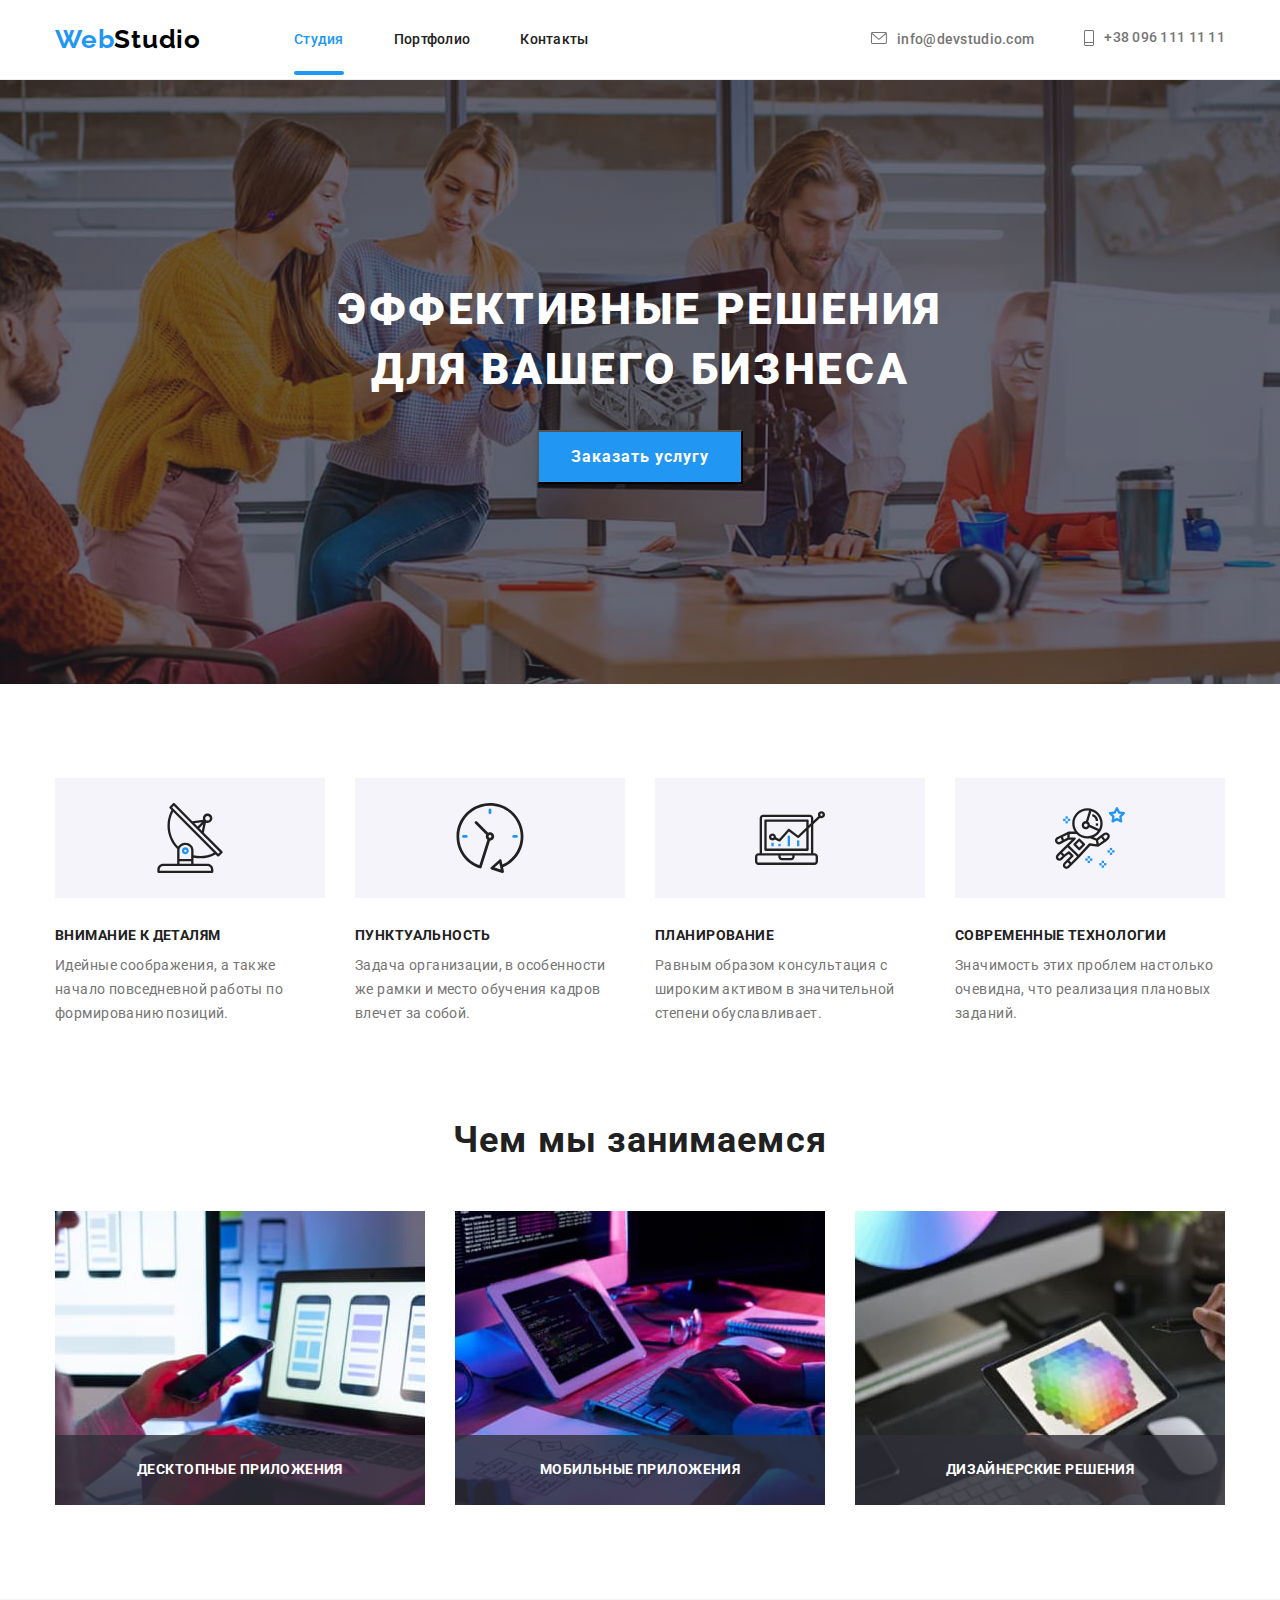
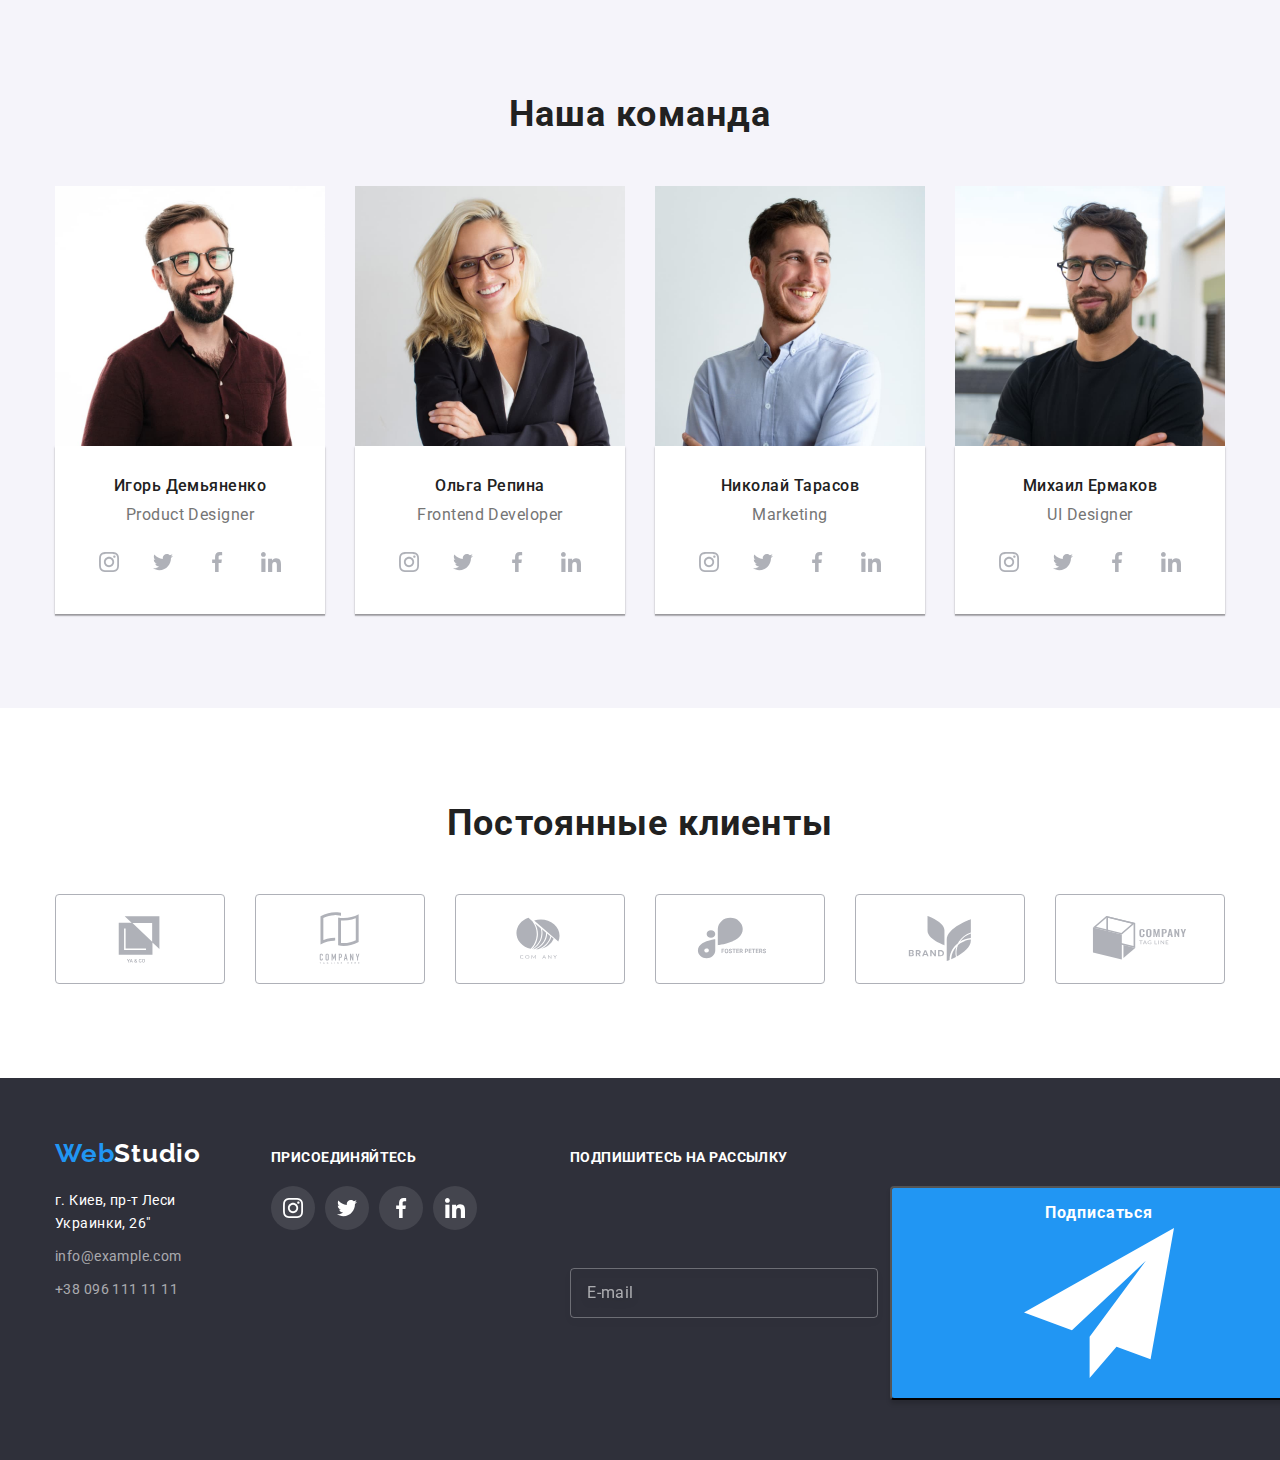
==== commit 419e4c3e: "2" ====
--- a/index.html
+++ b/index.html
@@ -403,10 +403,25 @@
                       </ul>
 
                 </li>
+              <!----------- Подпишитесь на рассылку--------->
+              <li class="widget-subscribe">
+                <h2 class="footer-title">подпишитесь на рассылку</h2>
+                
+                <form class="form-subscribe">
+                    <label for="user-rmail"></label>
+                    <input class="form-subscribe-input" type="email" id="user-email" placeholder="E-mail">
+                    <button class="subscribe-btn" type="submit">Подписаться
+                        <svg class="subscribe-btn-icon">
+                            <use href="./images/icons.svg#icon-icon-send"></use>
+                        </svg>
+                    </button>
+                </form>
+              </li>  
             </ul> 
+             
         </div>
     </footer>
-    <div class="backdrop " data-modal>
+    <div class="backdrop is-hidden" data-modal>
       <div class="modal">
         <button type="button" class="modal-close-btn" data-modal-close>
           <svg class="modal-close-btn-icon" width="18" height="18">
@@ -416,7 +431,7 @@
         <form class="contact-form">
           <p class="modal-text-action">Оставьте свои данные, мы вам перезвоним</p>
 
-          <label class="contact-form-label">Имя*</label>
+          <label class="contact-form-label">Имя</label>
           <span class="contact-form-span">
             <input class="contact-form-input" type="text" id="user-name" name="user-name" pattern="[a-zA-Z]*" title="Tatiana" required>
             <svg class="modal-form-icon">
@@ -424,7 +439,7 @@
             </svg>
           </span>
 
-          <label class="contact-form-label">Телефон*</label>
+          <label class="contact-form-label">Телефон</label>
           <span class="contact-form-span">
             <input class="contact-form-input" type="tel" id="user-phone" name="user_phone_nunber" pattern="[0-9]{3}-[0-9]{3}-[0-9]{2}-[0-9]{2}*" title="xxx-xxx-xx-xx" required>
             <svg class="modal-form-icon">
@@ -432,7 +447,7 @@
             </svg>
           </span>
 
-          <label class="contact-form-label">Почта*</label>
+          <label class="contact-form-label">Почта</label>
           <span class="contact-form-span">
             <input class="contact-form-input" type="email" id="user-email" name="user-email" title="" required>
             <svg class="modal-form-icon">
@@ -444,7 +459,7 @@
           <textarea class="contact-form-message" id="user-message" type="user-message" placeholder="Введите текст"></textarea>
 
           <input type="checkbox" class="contact-form-checkbox visually-hidden" id="user-checkbox-policy" name="user-checkbox-policy">
-          <label for="user-checkbox-policy" class="contact-form-checkbox-label">Соглашаюсь с рассылкой и принимаю <a href="/">Условия договора</a> </label>
+          <label for="user-checkbox-policy" class="contact-form-checkbox-label">Соглашаюсь с рассылкой и принимаю&nbsp;<a href="/" class="dogovor">Условия договора</a> </label>
 
           <button type="submit" class="contact-form-btn">Отправить</button>
         </form>
--- a/css/styles.css
+++ b/css/styles.css
@@ -599,6 +599,59 @@
   color: var(--white-text-color);
   background-color: var(--accent-color);
 }
+/*---------------Подпишитесь на рассылку---------------*/
+.widget-subscribe{
+    margin-left: 93px;
+}
+.form-subscribe {
+    display: flex;
+    justify-content: center;
+    align-items: center;
+}
+
+.form-subscribe-input {
+    width: 358px;
+    padding: 15px 16px;
+    margin-right: 12px;
+    background-color: transparent;
+    border: 1px solid rgba(255, 255, 255, 0.3);
+    filter: drop-shadow(0px 4px 4px rgba(0, 0, 0, 0.15));
+    border-radius: 4px;
+    color: ;
+}
+
+.form-subscribe-input::placeholder {
+    font-size: 16px;
+    line-height: 1.25;   
+    display: flex;
+    align-items: center;
+    letter-spacing: 0.03em;
+    color: rgba(255, 255, 255, 0.6);
+}
+.subscribe-btn{
+    min-width: 200px;
+    min-height: 50px;
+
+    box-shadow: 0px 4px 4px rgba(0, 0, 0, 0.15);
+    display: inline-block;
+    padding: 10px 32px;
+    
+    font-family: inherit;
+    font-weight: 700;
+    background: var(--accent-color);
+    color: var(--white-text-color);
+    line-height: 1.9;
+    letter-spacing: 0.06em;
+    border-radius: 4px;
+    font-size: 16px;
+    cursor: pointer;
+
+    transition: background 250ms cubic-bezier(0.4, 0, 0.2, 1) ;
+
+    align-self: center;
+}
+
+
 /* --------------------ПОРТФОЛИО----------------- */
 /* ---------------------------------------------- */
 
@@ -887,16 +940,69 @@
     color: var(--secondary-text-color);
   }
 
+.contact-form-checkbox-label{
+    font-size: 14px;
+    display: flex;
+    align-items: center;
+    flex-wrap: wrap;
+    line-height: 1.7;
+    letter-spacing: 0.03em;
+    color: var(--secondary-text-color);
+    margin-bottom: 30px;
+    margin-top: 20px;
+   
+    
+}
+
 .contact-form-checkbox-label::before{
     display: block;
     cursor: pointer;
     content: '';
     width: 16px;
     height: 15px;
+    background: var(--white-background-color);
+    border: 0.2px solid  var(--secondary-text-color);
+    border-radius: 2px;
+    margin-right: 10px;
+}
+.contact-form-checkbox:checked + .contact-form-checkbox-label::before{
+    
+    background-image: url('../images/icons/icon-check.svg');
+}
+
+.contact-form-checkbox:focus + .contact-form-checkbox-label::before{
+    background-color: var(--accent-color);
+}
+
+.dogovor{
+    color: var(--accent-color);
+}
+
+.contact-form-btn {
+    min-width: 200px;
+    min-height: 50px;
+
+    box-shadow: 0px 4px 4px rgba(0, 0, 0, 0.15);
+    display: inline-block;
+    padding: 10px 32px;
+    
+    font-family: inherit;
+    font-weight: 700;
     background: var(--accent-color);
-    border-radius: 2px;
-}
-.contact-form-checkbox:checked + .contact-form-checkbox-label::before{
-    background-color: var(--accent-color);
-    background-image: url('../images/icons/icon-check.svg');
+    color: var(--white-text-color);
+    line-height: 1.9;
+    letter-spacing: 0.06em;
+    border-radius: 4px;
+    font-size: 16px;
+    cursor: pointer;
+
+    transition: background 250ms cubic-bezier(0.4, 0, 0.2, 1) ;
+
+    align-self: center;
+
+    }
+
+.contact-form-btn:hover,
+.contact-form-btn:focus {
+    background: var(--btn-color-second);
 }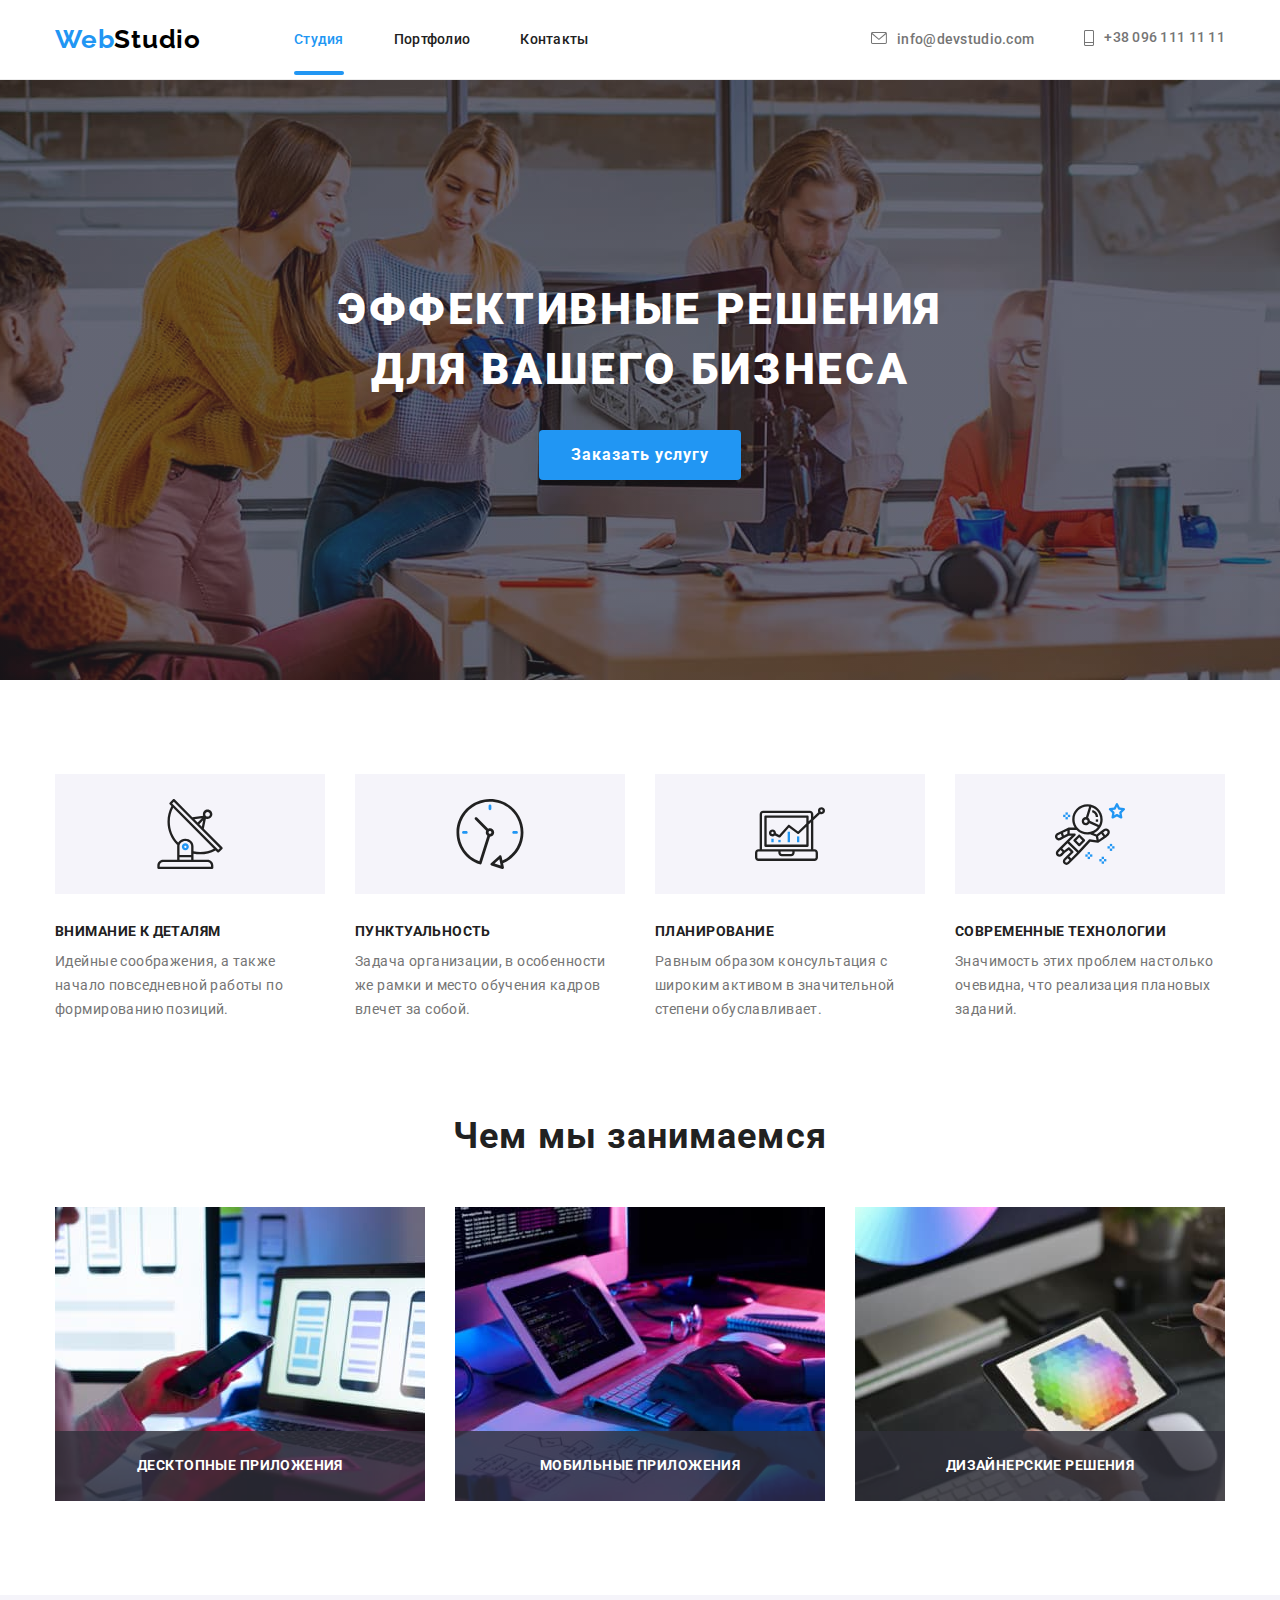
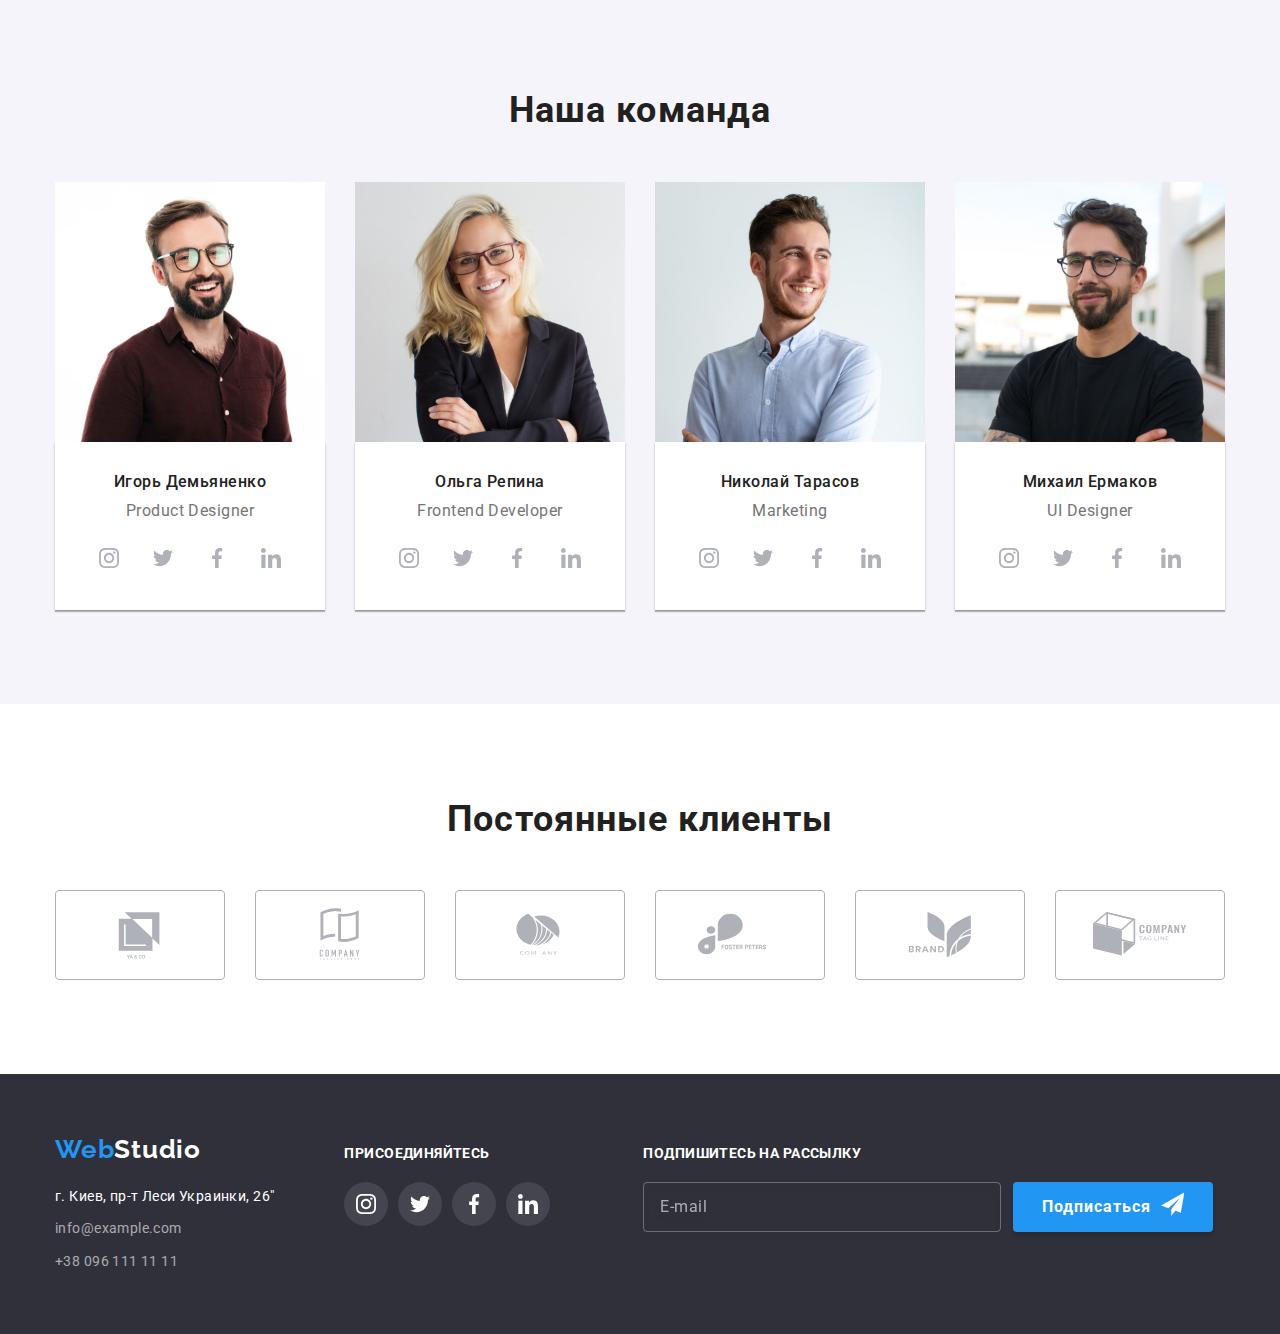
==== commit e0599c1c: "corect" ====
--- a/index.html
+++ b/index.html
@@ -350,8 +350,8 @@
     </main>
     <footer class="footer">
         <div class="container">
-            <ul class="footer-flex">
-                <li class="footer-left">
+            <div class="footer-flex">
+                <div class="footer-left">
                     <a href="./index.html" class="logo-link"> Web<span class="white">Studio</span></a>
                     <address class="address-footer">
                         <ul class="address-list">
@@ -365,8 +365,8 @@
                         </ul>
                     </address>
 
-                </li>
-                <li class="footer-social">
+                </div>
+                <div class="footer-social">
                     <h2 class="footer-title">присоединяйтесь</h2>
                     <ul class="footer-social-list list">
                         <li class="footer-social-item">
@@ -402,9 +402,9 @@
                         </li>
                       </ul>
 
-                </li>
+                </div>
               <!----------- Подпишитесь на рассылку--------->
-              <li class="widget-subscribe">
+              <div class="widget-subscribe">
                 <h2 class="footer-title">подпишитесь на рассылку</h2>
                 
                 <form class="form-subscribe">
@@ -416,46 +416,63 @@
                         </svg>
                     </button>
                 </form>
-              </li>  
-            </ul> 
+              </div>  
+            </div> 
              
         </div>
     </footer>
+
+    
     <div class="backdrop is-hidden" data-modal>
       <div class="modal">
         <button type="button" class="modal-close-btn" data-modal-close>
           <svg class="modal-close-btn-icon" width="18" height="18">
             <use href="./images/icons.svg#icon-close-black-18dp-2-1"></use>
           </svg>
+          
         </button>
         <form class="contact-form">
           <p class="modal-text-action">Оставьте свои данные, мы вам перезвоним</p>
 
-          <label class="contact-form-label">Имя</label>
+          <label class="contact-form-label" for="user-name">Имя</label>
           <span class="contact-form-span">
-            <input class="contact-form-input" type="text" id="user-name" name="user-name" pattern="[a-zA-Z]*" title="Tatiana" required>
+            <input class="contact-form-input" 
+            type="text" id="user-name" 
+            name="user-name" 
+            pattern="[a-zA-Z]*" 
+            title="Tatiana" 
+            minlength="2"
+            required>
             <svg class="modal-form-icon">
               <use href="./images/icons.svg#icon-person-black"></use>
             </svg>
           </span>
 
-          <label class="contact-form-label">Телефон</label>
+          <label class="contact-form-label" for="user-phone">Телефон</label>
           <span class="contact-form-span">
-            <input class="contact-form-input" type="tel" id="user-phone" name="user_phone_nunber" pattern="[0-9]{3}-[0-9]{3}-[0-9]{2}-[0-9]{2}*" title="xxx-xxx-xx-xx" required>
+            <input class="contact-form-input" 
+            type="tel" 
+            id="user-phone" 
+            name="user_phone_nunber" 
+            pattern="[0-9]{3}-[0-9]{3}-[0-9]{2}-[0-9]{2}*" 
+            title="xxx-xxx-xx-xx" required>
             <svg class="modal-form-icon">
               <use href="./images/icons.svg#icon-phone-black"></use>
             </svg>
           </span>
 
-          <label class="contact-form-label">Почта</label>
+          <label class="contact-form-label" for="user-emaill">Почта</label>
           <span class="contact-form-span">
-            <input class="contact-form-input" type="email" id="user-email" name="user-email" title="" required>
+            <input class="contact-form-input" 
+            type="email" id="user-emaill" 
+            name="user-email" title="" 
+            required>
             <svg class="modal-form-icon">
               <use href="./images/icons.svg#icon-email-black"></use>
             </svg>
           </span>
 
-          <label class="contact-form-coment">Комментарии</label>
+          <label class="contact-form-coment" for="user-message">Комментарии</label>
           <textarea class="contact-form-message" id="user-message" type="user-message" placeholder="Введите текст"></textarea>
 
           <input type="checkbox" class="contact-form-checkbox visually-hidden" id="user-checkbox-policy" name="user-checkbox-policy">
--- a/css/styles.css
+++ b/css/styles.css
@@ -253,24 +253,27 @@
 
 .modal-btn {
     min-width: 200px;
-    min-height: 50px;
-
-    box-shadow: 0px 4px 4px rgba(0, 0, 0, 0.15);
-    display: inline-block;
-    padding: 10px 32px;
-    
-    font-family: inherit;
-    font-weight: 700;
-    background: var(--accent-color);
-    color: var(--white-text-color);
-    line-height: 1.9;
-    letter-spacing: 0.06em;
-    
-    font-size: 16px;
-    cursor: pointer;
-
-    transition: background 250ms cubic-bezier(0.4, 0, 0.2, 1) ;
-
+        min-height: 50px;
+    
+        box-shadow: 0px 4px 4px rgba(0, 0, 0, 0.15);
+        display: inline-block;
+        padding: 10px 32px;
+        border: transparent;
+        font-family: inherit;
+        font-weight: 700;
+        background: var(--accent-color);
+        color: var(--white-text-color);
+        line-height: 1.9;
+        letter-spacing: 0.06em;
+        border-radius: 4px;
+        font-size: 16px;
+        cursor: pointer;
+    
+        transition: background 250ms cubic-bezier(0.4, 0, 0.2, 1);
+    
+        align-self: center;
+        padding-top: 10px;
+        padding-bottom: 10px;
     }
 
 .modal-btn:hover,
@@ -629,12 +632,18 @@
     color: rgba(255, 255, 255, 0.6);
 }
 .subscribe-btn{
-    min-width: 200px;
-    min-height: 50px;
+    max-width: 200px;
+    max-height: 50px;
+    display: flex;
+
+    border: transparent;
 
     box-shadow: 0px 4px 4px rgba(0, 0, 0, 0.15);
-    display: inline-block;
-    padding: 10px 32px;
+    position: relative;
+    padding-left: 29px;
+    padding-right: 29px;
+    padding-top: 10px;
+    padding-bottom: 10px;
     
     font-family: inherit;
     font-weight: 700;
@@ -650,7 +659,14 @@
 
     align-self: center;
 }
-
+.subscribe-btn-icon{
+    width: 24px;
+    height: 24px;
+    margin-left: 10px;
+    
+    top: 13px;
+    left: 148px;
+}
 
 /* --------------------ПОРТФОЛИО----------------- */
 /* ---------------------------------------------- */
@@ -826,6 +842,7 @@
   }
   
   .modal-close-btn {
+   
     position: absolute;
     top: 8px;
     right: 8px;
@@ -836,10 +853,19 @@
     height: 30px;
     padding: 0;
     border-radius: 50%;
-    border: 1px solid #555555;
+    border: 1px solid rgba(0, 0, 0, 0.1);
     background-color: transparent;
     cursor: pointer;
   }
+.modal-close-btn:focus,
+.modal-close-btn:hover{
+    fill: var(--accent-color);   
+}
+
+.modal-close-btn-icon:focus,
+.modal-close-btn-icon:hover {
+    fill: var(--accent-color);
+}
 
 
 .contact-form{
@@ -879,7 +905,7 @@
     margin-bottom: 4px;
     color: var(--secondary-text-color);
 
-    margin-top: 10px;
+    margin-bottom: 4px;
     
   }
 
@@ -891,8 +917,9 @@
     letter-spacing: 0.03em;
 
     color: var(--primary-text-color);
-    
-    margin-bottom: 2px;
+    margin-bottom: 12px;
+    
+    
   }
 
   .modal-form-icon{
@@ -911,6 +938,7 @@
   .contact-form-span{
     position: relative;
     display: block;
+    margin-bottom: 10px;
   }
 
   .contact-form-message{
@@ -950,6 +978,8 @@
     color: var(--secondary-text-color);
     margin-bottom: 30px;
     margin-top: 20px;
+
+    justify-content: center;
    
     
 }
@@ -964,6 +994,9 @@
     border: 0.2px solid  var(--secondary-text-color);
     border-radius: 2px;
     margin-right: 10px;
+
+    background-position: center;
+    background-repeat: no-repeat;
 }
 .contact-form-checkbox:checked + .contact-form-checkbox-label::before{
     
@@ -985,7 +1018,7 @@
     box-shadow: 0px 4px 4px rgba(0, 0, 0, 0.15);
     display: inline-block;
     padding: 10px 32px;
-    
+    border: none;
     font-family: inherit;
     font-weight: 700;
     background: var(--accent-color);
@@ -999,6 +1032,8 @@
     transition: background 250ms cubic-bezier(0.4, 0, 0.2, 1) ;
 
     align-self: center;
+    padding-top: 10px;
+    padding-bottom: 10px;
 
     }
 
